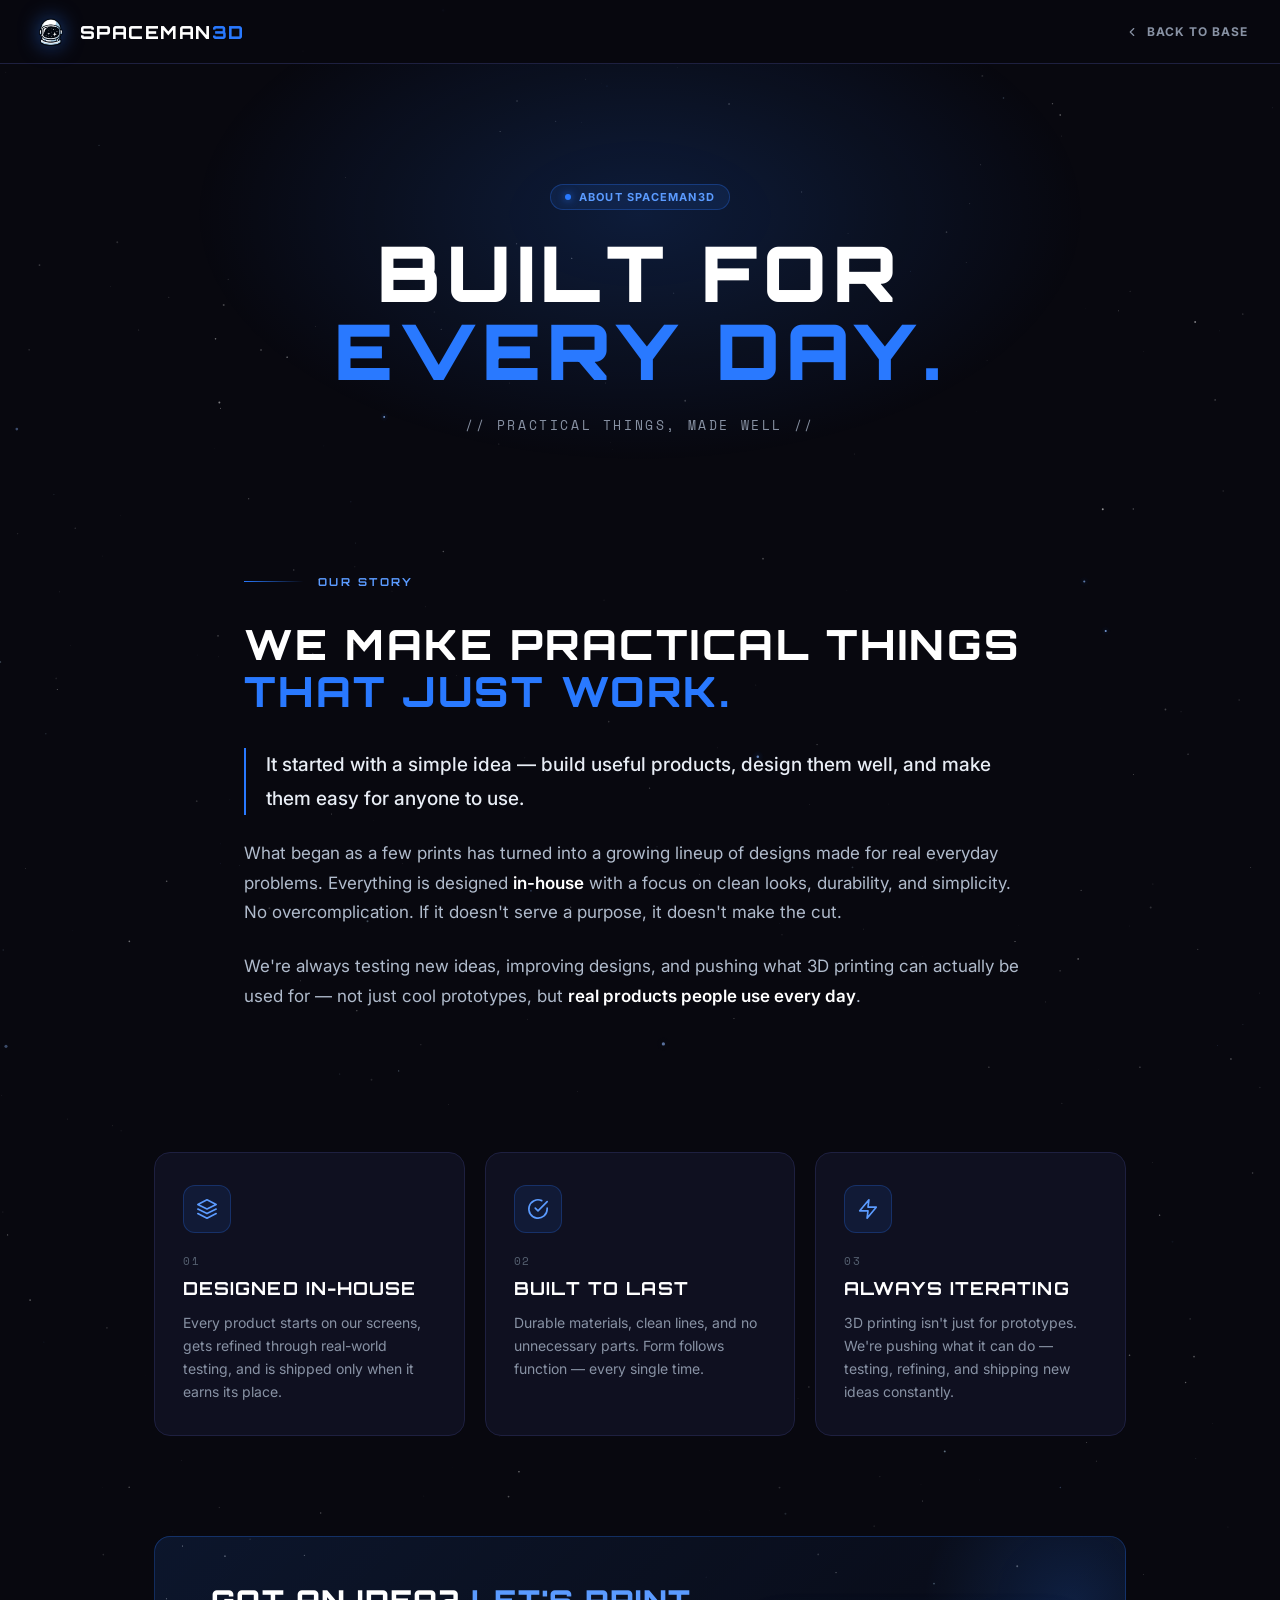
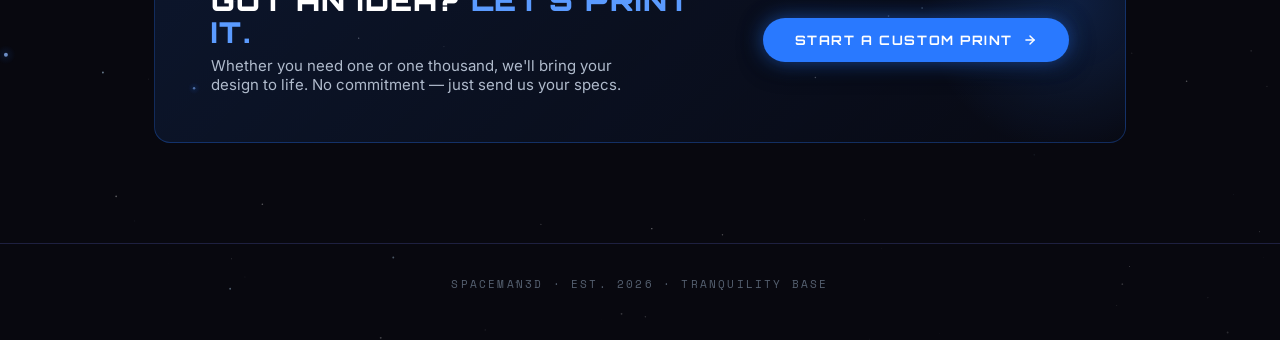
==== about.html @ b04174b7 "Initial commit: Spaceman3D website Co-Authored-By: RuFlo <ruv@ruv.net>" ====
<!DOCTYPE html>
<html lang="en">
<head>
  <meta charset="UTF-8">
  <meta name="viewport" content="width=device-width, initial-scale=1.0">
  <title>About — SPACEMAN3D</title>
  <link rel="preconnect" href="https://fonts.googleapis.com">
  <link rel="preconnect" href="https://fonts.gstatic.com" crossorigin>
  <link href="https://fonts.googleapis.com/css2?family=Orbitron:wght@400;500;600;700;800;900&family=Inter:wght@300;400;500;600;700;800&family=Space+Mono:wght@400;700&display=swap" rel="stylesheet">
  <style>
    :root {
      --bg-deep:#08080F; --bg-surface:#0F1020; --bg-raised:#161830;
      --blue-500:#2979FF; --blue-400:#5B9BFF; --blue-300:#90BAFF;
      --fg1:#E8EDF5; --fg2:#B0BBCC; --fg3:#8892A4; --fg4:#556070;
      --border:#1E2040; --border-strong:#262850;
      --glow-sm:0 0 12px rgba(41,121,255,0.25);
      --glow-md:0 0 24px rgba(41,121,255,0.35);
      --font-display:'Orbitron',sans-serif;
      --font-body:'Inter',sans-serif;
      --font-mono:'Space Mono',monospace;
      --radius-md:12px; --radius-lg:16px; --radius-full:9999px;
      --transition:150ms ease-out;
    }
    *,*::before,*::after { margin:0; padding:0; box-sizing:border-box; }
    body { background:var(--bg-deep); color:var(--fg1); font-family:var(--font-body); min-height:100vh; -webkit-font-smoothing:antialiased; }
    #starsCanvas { position:fixed; inset:0; pointer-events:none; z-index:0; }

    .header {
      position:fixed; top:0; left:0; right:0; z-index:100;
      height:64px; display:flex; align-items:center; justify-content:space-between;
      padding:0 32px;
      background:rgba(8,8,15,0.85); backdrop-filter:blur(16px);
      border-bottom:1px solid var(--border);
    }
    .header-logo { display:flex; align-items:center; gap:12px; text-decoration:none; cursor:pointer; }
    .header-logo img { width:36px; height:36px; filter:drop-shadow(0 0 10px rgba(41,121,255,0.5)); }
    .header-wordmark { font-family:var(--font-display); font-size:18px; font-weight:800; color:#fff; letter-spacing:0.08em; text-transform:uppercase; }
    .header-wordmark span { color:var(--blue-500); }
    .header-back { display:flex; align-items:center; gap:8px; font-family:var(--font-body); font-size:12px; font-weight:700; letter-spacing:0.08em; text-transform:uppercase; color:var(--fg3); text-decoration:none; transition:color var(--transition); }
    .header-back:hover { color:var(--blue-400); }
    .header-back svg { width:14px; height:14px; stroke:currentColor; fill:none; stroke-width:2; stroke-linecap:round; stroke-linejoin:round; }

    .page { position:relative; z-index:1; padding-top:64px; }

    /* ── HERO ── */
    .hero {
      position:relative; padding:120px 64px 80px; text-align:center; overflow:hidden;
    }
    .hero-glow {
      position:absolute; top:-100px; left:50%; transform:translateX(-50%);
      width:900px; height:500px;
      background:radial-gradient(ellipse, rgba(41,121,255,0.18) 0%, transparent 70%);
      pointer-events:none;
    }
    .hero-badge {
      display:inline-flex; align-items:center; gap:8px;
      background:rgba(41,121,255,0.1); border:1px solid rgba(41,121,255,0.3);
      border-radius:var(--radius-full); padding:5px 14px; margin-bottom:24px; position:relative;
    }
    .hero-badge-dot { width:6px; height:6px; border-radius:50%; background:var(--blue-500); box-shadow:0 0 8px rgba(41,121,255,0.9); animation:pulse 2s ease-in-out infinite; }
    @keyframes pulse { 0%,100% { box-shadow:0 0 8px rgba(41,121,255,0.9); } 50% { box-shadow:0 0 16px rgba(41,121,255,1), 0 0 24px rgba(41,121,255,0.5); } }
    .hero-badge-text { font-size:11px; font-weight:700; color:var(--blue-400); letter-spacing:0.1em; text-transform:uppercase; }
    .hero h1 {
      font-family:var(--font-display); font-size:clamp(2.6rem,6vw,5rem); font-weight:900; color:#fff;
      text-transform:uppercase; letter-spacing:0.08em; line-height:1.02; margin-bottom:24px; position:relative;
    }
    .hero h1 span { color:var(--blue-500); }
    .hero-tagline {
      font-family:var(--font-mono); font-size:13px; color:var(--fg3);
      letter-spacing:0.2em; text-transform:uppercase; position:relative;
    }

    /* ── ORIGIN SECTION ── */
    .origin {
      max-width:920px; margin:0 auto; padding:60px 64px 80px; position:relative;
    }
    .section-label {
      display:flex; align-items:center; gap:14px; margin-bottom:32px;
    }
    .section-label-line { flex:0 0 60px; height:1px; background:linear-gradient(to right, var(--blue-500), transparent); }
    .section-label-text {
      font-family:var(--font-display); font-size:11px; font-weight:700;
      letter-spacing:0.22em; text-transform:uppercase; color:var(--blue-400);
    }

    .origin h2 {
      font-family:var(--font-display); font-size:clamp(1.8rem,3.5vw,2.6rem); font-weight:800;
      color:#fff; text-transform:uppercase; letter-spacing:0.06em; line-height:1.15; margin-bottom:32px;
    }
    .origin h2 em { font-style:normal; color:var(--blue-500); }

    .origin-body {
      display:flex; flex-direction:column; gap:24px;
    }
    .origin-body p {
      font-size:17px; line-height:1.75; color:var(--fg2);
    }
    .origin-body p.lead {
      font-size:19px; color:var(--fg1); font-weight:500;
      padding-left:20px; border-left:2px solid var(--blue-500);
    }
    .origin-body p strong { color:#fff; font-weight:600; }

    /* ── PILLARS ── */
    .pillars {
      max-width:1100px; margin:0 auto; padding:60px 64px 100px;
      display:grid; grid-template-columns:repeat(3, 1fr); gap:20px;
    }
    .pillar {
      background:var(--bg-surface); border:1px solid var(--border);
      border-radius:var(--radius-lg); padding:32px 28px;
      transition:border-color var(--transition), box-shadow var(--transition), transform var(--transition);
      position:relative; overflow:hidden;
    }
    .pillar::before {
      content:''; position:absolute; top:0; left:0; right:0; height:1px;
      background:linear-gradient(to right, transparent, rgba(41,121,255,0.4), transparent);
      opacity:0; transition:opacity var(--transition);
    }
    .pillar:hover { border-color:rgba(41,121,255,0.4); box-shadow:var(--glow-sm); transform:translateY(-4px); }
    .pillar:hover::before { opacity:1; }
    .pillar-icon {
      width:48px; height:48px; border-radius:var(--radius-md);
      background:rgba(41,121,255,0.1); border:1px solid rgba(41,121,255,0.25);
      display:flex; align-items:center; justify-content:center; margin-bottom:20px;
    }
    .pillar-icon svg { width:22px; height:22px; stroke:var(--blue-400); fill:none; stroke-width:1.8; stroke-linecap:round; stroke-linejoin:round; }
    .pillar-num {
      font-family:var(--font-mono); font-size:11px; color:var(--fg4);
      letter-spacing:0.15em; margin-bottom:8px;
    }
    .pillar h3 {
      font-family:var(--font-display); font-size:18px; font-weight:700;
      color:#fff; text-transform:uppercase; letter-spacing:0.06em; margin-bottom:12px;
    }
    .pillar p {
      font-size:14px; line-height:1.65; color:var(--fg3);
    }

    /* ── CTA STRIP ── */
    .cta-strip {
      max-width:1100px; margin:0 auto 100px; padding:0 64px;
    }
    .cta-card {
      background:linear-gradient(135deg, rgba(41,121,255,0.12), rgba(41,121,255,0.02));
      border:1px solid rgba(41,121,255,0.3);
      border-radius:var(--radius-lg);
      padding:48px 56px;
      display:flex; align-items:center; justify-content:space-between; gap:32px;
      position:relative; overflow:hidden;
    }
    .cta-card::after {
      content:''; position:absolute; top:-40%; right:-10%;
      width:300px; height:300px;
      background:radial-gradient(circle, rgba(41,121,255,0.18) 0%, transparent 70%);
      pointer-events:none;
    }
    .cta-text { position:relative; z-index:1; }
    .cta-text h3 {
      font-family:var(--font-display); font-size:1.8rem; font-weight:900;
      color:#fff; text-transform:uppercase; letter-spacing:0.05em;
      line-height:1.1; margin-bottom:8px;
    }
    .cta-text h3 span { color:var(--blue-400); }
    .cta-text p { color:var(--fg2); font-size:15px; max-width:420px; }

    .cta-btn {
      font-family:var(--font-display); font-size:13px; font-weight:700;
      letter-spacing:0.12em; text-transform:uppercase;
      padding:14px 32px; border-radius:var(--radius-full);
      background:var(--blue-500); color:#fff; border:none; cursor:pointer;
      box-shadow:0 0 20px rgba(41,121,255,0.55), 0 4px 24px rgba(0,0,0,0.5);
      transition:all var(--transition); white-space:nowrap;
      display:flex; align-items:center; gap:10px; text-decoration:none;
      position:relative; z-index:1;
    }
    .cta-btn:hover { background:var(--blue-400); transform:translateY(-1px); box-shadow:0 0 32px rgba(41,121,255,0.7), 0 4px 24px rgba(0,0,0,0.5); }
    .cta-btn svg { width:14px; height:14px; stroke:currentColor; fill:none; stroke-width:2.5; stroke-linecap:round; stroke-linejoin:round; }

    /* ── FOOTER ── */
    footer { padding:32px 64px 48px; text-align:center; border-top:1px solid var(--border); }
    footer p { font-family:var(--font-mono); font-size:11px; color:var(--fg4); letter-spacing:0.2em; text-transform:uppercase; }

    @media (max-width:900px) {
      .pillars { grid-template-columns:1fr; padding:40px 32px 80px; }
      .cta-card { flex-direction:column; align-items:flex-start; padding:32px; }
      .origin, .hero, .cta-strip { padding-left:32px; padding-right:32px; }
    }
    @media (max-width:600px) {
      .header { padding:0 16px; }
      .header-wordmark { font-size:15px; letter-spacing:0.06em; }
      .header-logo img { width:30px; height:30px; }
      .header-logo { gap:8px; }
      .header-back span, .header-back { font-size:11px; }
      .hero { padding:80px 20px 48px; }
      .hero h1 { letter-spacing:0.06em; }
      .origin { padding:40px 20px 56px; }
      .origin h2 { font-size:1.5rem; }
      .origin-body p { font-size:15px; }
      .origin-body p.lead { font-size:16px; padding-left:14px; }
      .pillars { padding:32px 20px 64px; }
      .pillar { padding:24px 20px; }
      .cta-strip { padding:0 20px; margin-bottom:60px; }
      .cta-card { padding:24px; }
      .cta-text h3 { font-size:1.4rem; }
      .cta-btn { width:100%; justify-content:center; }
      footer { padding:24px 20px 32px; }
    }

    ::-webkit-scrollbar { width:6px; }
    ::-webkit-scrollbar-track { background:var(--bg-deep); }
    ::-webkit-scrollbar-thumb { background:var(--border-strong); border-radius:3px; }
  </style>
</head>
<body>

<canvas id="starsCanvas"></canvas>

<div class="page">

  <header class="header">
    <a class="header-logo" href="index.html">
      <img src="assets/spaceman-helmet.png" alt="SPACEMAN3D">
      <span class="header-wordmark">SPACEMAN<span>3D</span></span>
    </a>
    <a class="header-back" href="index.html">
      <svg viewBox="0 0 24 24"><polyline points="15 18 9 12 15 6"/></svg>
      Back to Base
    </a>
  </header>

  <!-- HERO -->
  <section class="hero">
    <div class="hero-glow"></div>
    <div class="hero-badge">
      <div class="hero-badge-dot"></div>
      <span class="hero-badge-text">About Spaceman3D</span>
    </div>
    <h1>BUILT FOR<br><span>EVERY DAY.</span></h1>
    <div class="hero-tagline">// Practical things, made well //</div>
  </section>

  <!-- ORIGIN STORY -->
  <section class="origin">
    <div class="section-label">
      <div class="section-label-line"></div>
      <span class="section-label-text">Our Story</span>
    </div>
    <h2>We make practical things <em>that just work.</em></h2>
    <div class="origin-body">
      <p class="lead">It started with a simple idea — build useful products, design them well, and make them easy for anyone to use.</p>
      <p>What began as a few prints has turned into a growing lineup of designs made for real everyday problems. Everything is designed <strong>in-house</strong> with a focus on clean looks, durability, and simplicity. No overcomplication. If it doesn't serve a purpose, it doesn't make the cut.</p>
      <p>We're always testing new ideas, improving designs, and pushing what 3D printing can actually be used for — not just cool prototypes, but <strong>real products people use every day</strong>.</p>
    </div>
  </section>

  <!-- PILLARS -->
  <section class="pillars">

    <div class="pillar">
      <div class="pillar-icon">
        <svg viewBox="0 0 24 24"><path d="M12 2L2 7l10 5 10-5-10-5z"/><polyline points="2 17 12 22 22 17"/><polyline points="2 12 12 17 22 12"/></svg>
      </div>
      <div class="pillar-num">01</div>
      <h3>Designed In-House</h3>
      <p>Every product starts on our screens, gets refined through real-world testing, and is shipped only when it earns its place.</p>
    </div>

    <div class="pillar">
      <div class="pillar-icon">
        <svg viewBox="0 0 24 24"><path d="M22 11.08V12a10 10 0 11-5.93-9.14"/><polyline points="22 4 12 14.01 9 11.01"/></svg>
      </div>
      <div class="pillar-num">02</div>
      <h3>Built To Last</h3>
      <p>Durable materials, clean lines, and no unnecessary parts. Form follows function — every single time.</p>
    </div>

    <div class="pillar">
      <div class="pillar-icon">
        <svg viewBox="0 0 24 24"><polygon points="13 2 3 14 12 14 11 22 21 10 12 10 13 2"/></svg>
      </div>
      <div class="pillar-num">03</div>
      <h3>Always Iterating</h3>
      <p>3D printing isn't just for prototypes. We're pushing what it can do — testing, refining, and shipping new ideas constantly.</p>
    </div>

  </section>

  <!-- CTA -->
  <section class="cta-strip">
    <div class="cta-card">
      <div class="cta-text">
        <h3>Got an idea? <span>Let's print it.</span></h3>
        <p>Whether you need one or one thousand, we'll bring your design to life. No commitment — just send us your specs.</p>
      </div>
      <a class="cta-btn" href="custom.html">
        Start a Custom Print
        <svg viewBox="0 0 24 24"><line x1="5" y1="12" x2="19" y2="12"/><polyline points="12 5 19 12 12 19"/></svg>
      </a>
    </div>
  </section>

  <footer>
    <p>SPACEMAN3D · EST. 2026 · Tranquility Base</p>
  </footer>

</div>

<script>
  // ── STAR BACKGROUND (matches landing) ──
  const sc = document.getElementById('starsCanvas');
  const sx = sc.getContext('2d');
  let stars = [];

  function resizeStars() {
    sc.width = window.innerWidth;
    sc.height = Math.max(window.innerHeight, document.body.scrollHeight);
    stars = [];
    const count = Math.min(400, Math.floor(sc.width * sc.height / 4500));
    for (let i = 0; i < count; i++) {
      const roll = Math.random();
      const type = roll > 0.92 ? 1 : roll > 0.78 ? 2 : 0;
      stars.push({
        x: Math.random() * sc.width,
        y: Math.random() * sc.height,
        r: type === 1 ? Math.random() * 1.1 + 0.6 : Math.random() * 0.9 + 0.1,
        baseAlpha: type === 1 ? 0.85 : Math.random() * 0.55 + 0.15,
        phase: Math.random() * Math.PI * 2,
        phase2: Math.random() * Math.PI * 2,
        speed: type === 2 ? Math.random() * 3 + 2 : Math.random() * 0.6 + 0.2,
        speed2: Math.random() * 1.4 + 0.4,
        type,
        color: roll > 0.85 ? '#90BAFF' : roll > 0.7 ? '#A8C8E0' : '#FFFFFF',
      });
    }
  }

  function drawStars(time) {
    sx.clearRect(0, 0, sc.width, sc.height);
    const t = time * 0.001;
    const scrollY = window.scrollY;
    stars.forEach(s => {
      const y = s.y - scrollY * 0.3; // subtle parallax
      if (y < -10 || y > sc.height + 10) return;
      let twinkle, r;
      if (s.type === 1) {
        const raw = Math.sin(t * s.speed + s.phase);
        twinkle = Math.pow(Math.max(0, raw), 4);
        r = s.r * (0.6 + 0.7 * twinkle);
        if (twinkle > 0.5) {
          const glow = sx.createRadialGradient(s.x, y, 0, s.x, y, r * 5);
          glow.addColorStop(0, `rgba(41,121,255,${0.3 * twinkle})`);
          glow.addColorStop(1, 'rgba(41,121,255,0)');
          sx.fillStyle = glow;
          sx.beginPath(); sx.arc(s.x, y, r * 5, 0, Math.PI * 2); sx.fill();
        }
      } else if (s.type === 2) {
        const a = 0.5 + 0.5 * Math.sin(t * s.speed + s.phase);
        const b = 0.5 + 0.5 * Math.sin(t * s.speed2 * 1.7 + s.phase2);
        twinkle = a * b; r = s.r;
      } else {
        const a = 0.5 + 0.5 * Math.sin(t * s.speed + s.phase);
        const b = 0.5 + 0.5 * Math.sin(t * s.speed2 + s.phase2);
        twinkle = 0.3 + 0.7 * (a * 0.6 + b * 0.4); r = s.r;
      }
      const alpha = s.baseAlpha * twinkle;
      if (alpha < 0.01) return;
      sx.globalAlpha = alpha;
      sx.fillStyle = s.color;
      sx.beginPath(); sx.arc(s.x, y, r, 0, Math.PI * 2); sx.fill();
    });
    sx.globalAlpha = 1;
  }

  window.addEventListener('resize', resizeStars);
  resizeStars();
  function loop(t) { drawStars(t); requestAnimationFrame(loop); }
  requestAnimationFrame(loop);
</script>
</body>
</html>
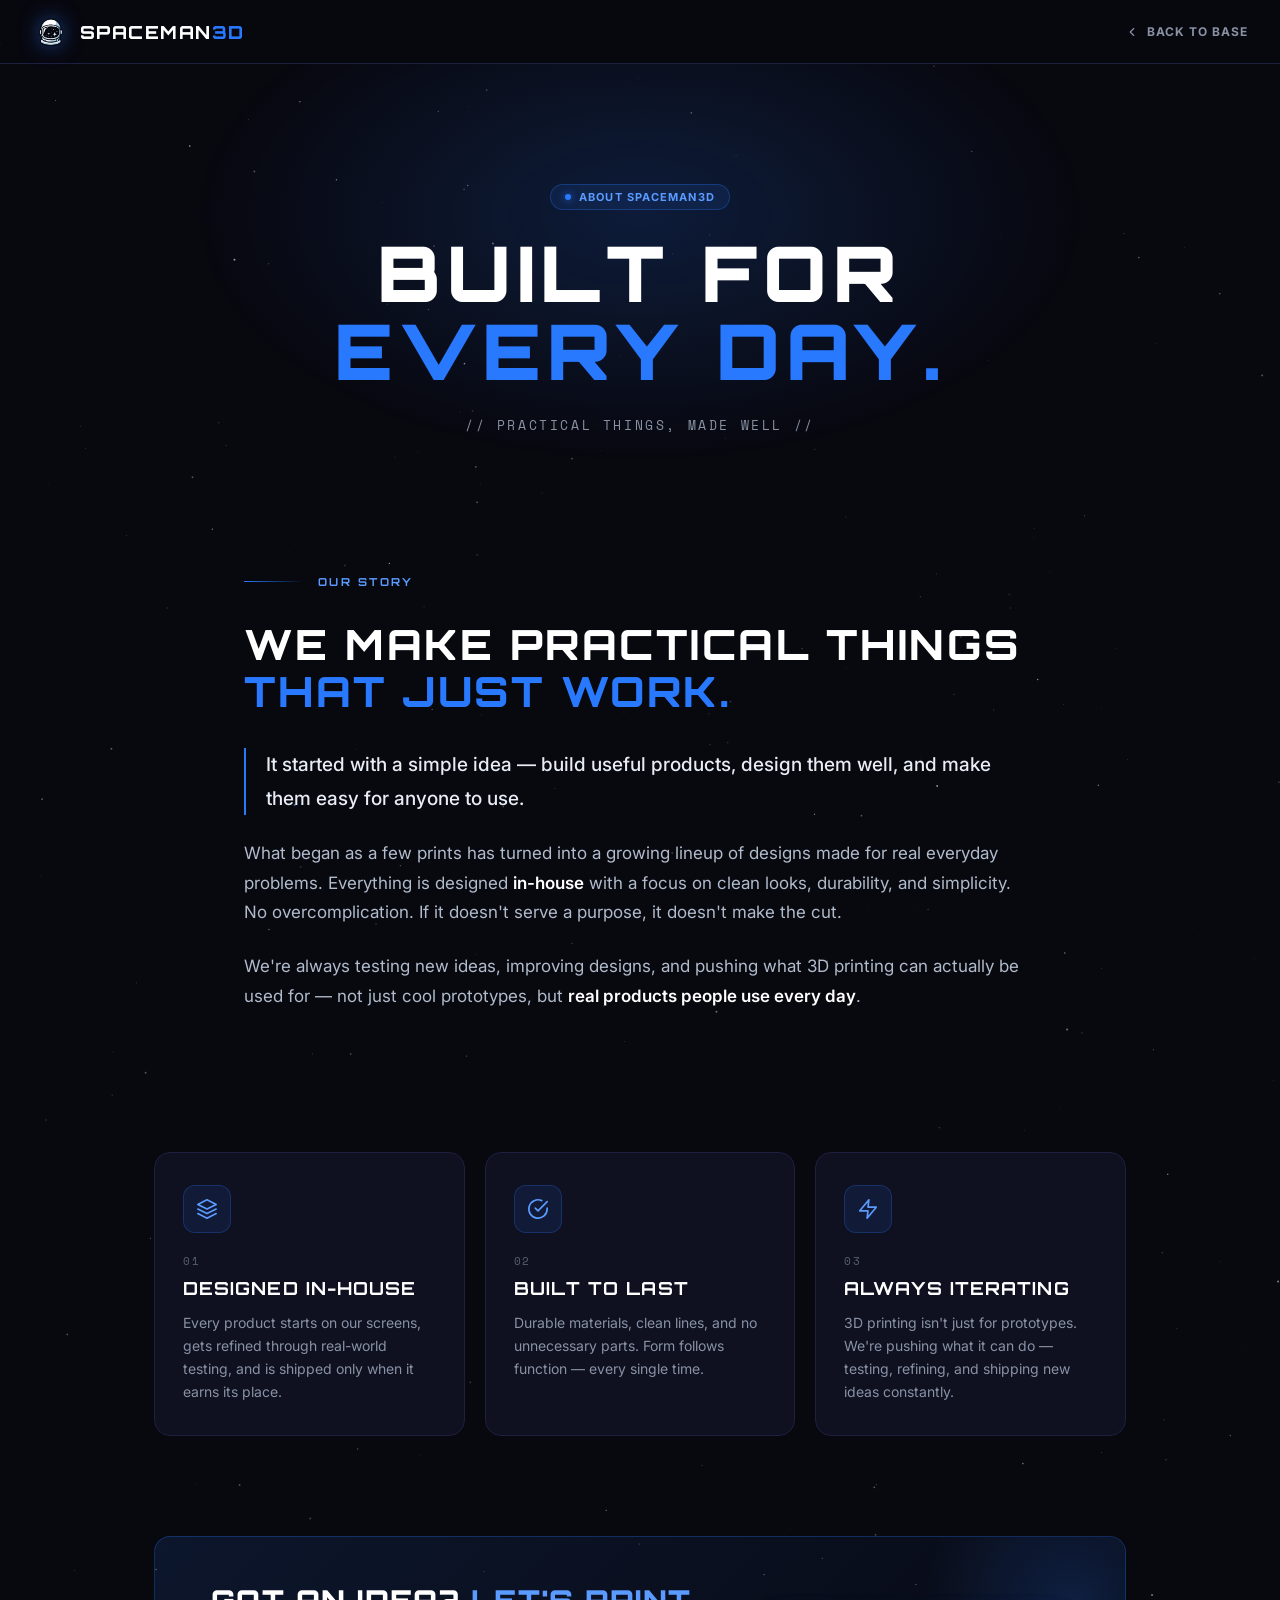
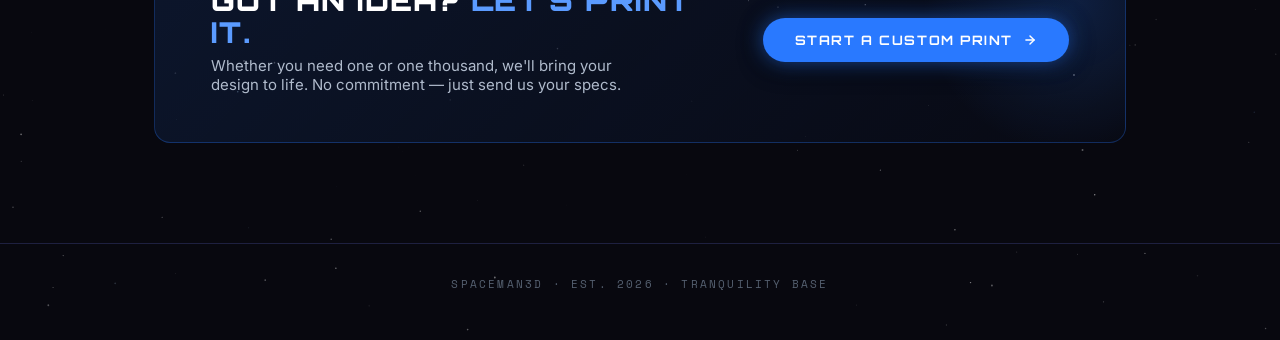
==== commit d030dd36: "feat: comprehensive mobile & responsive polish across all pages Task: Make the site look great on al" ====
--- a/about.html
+++ b/about.html
@@ -191,7 +191,8 @@
       .header-wordmark { font-size:15px; letter-spacing:0.06em; }
       .header-logo img { width:30px; height:30px; }
       .header-logo { gap:8px; }
-      .header-back span, .header-back { font-size:11px; }
+      .header-back { font-size:11px; min-height:44px; padding:0 4px; }
+      .header-back span { font-size:11px; }
       .hero { padding:80px 20px 48px; }
       .hero h1 { letter-spacing:0.06em; }
       .origin { padding:40px 20px 56px; }
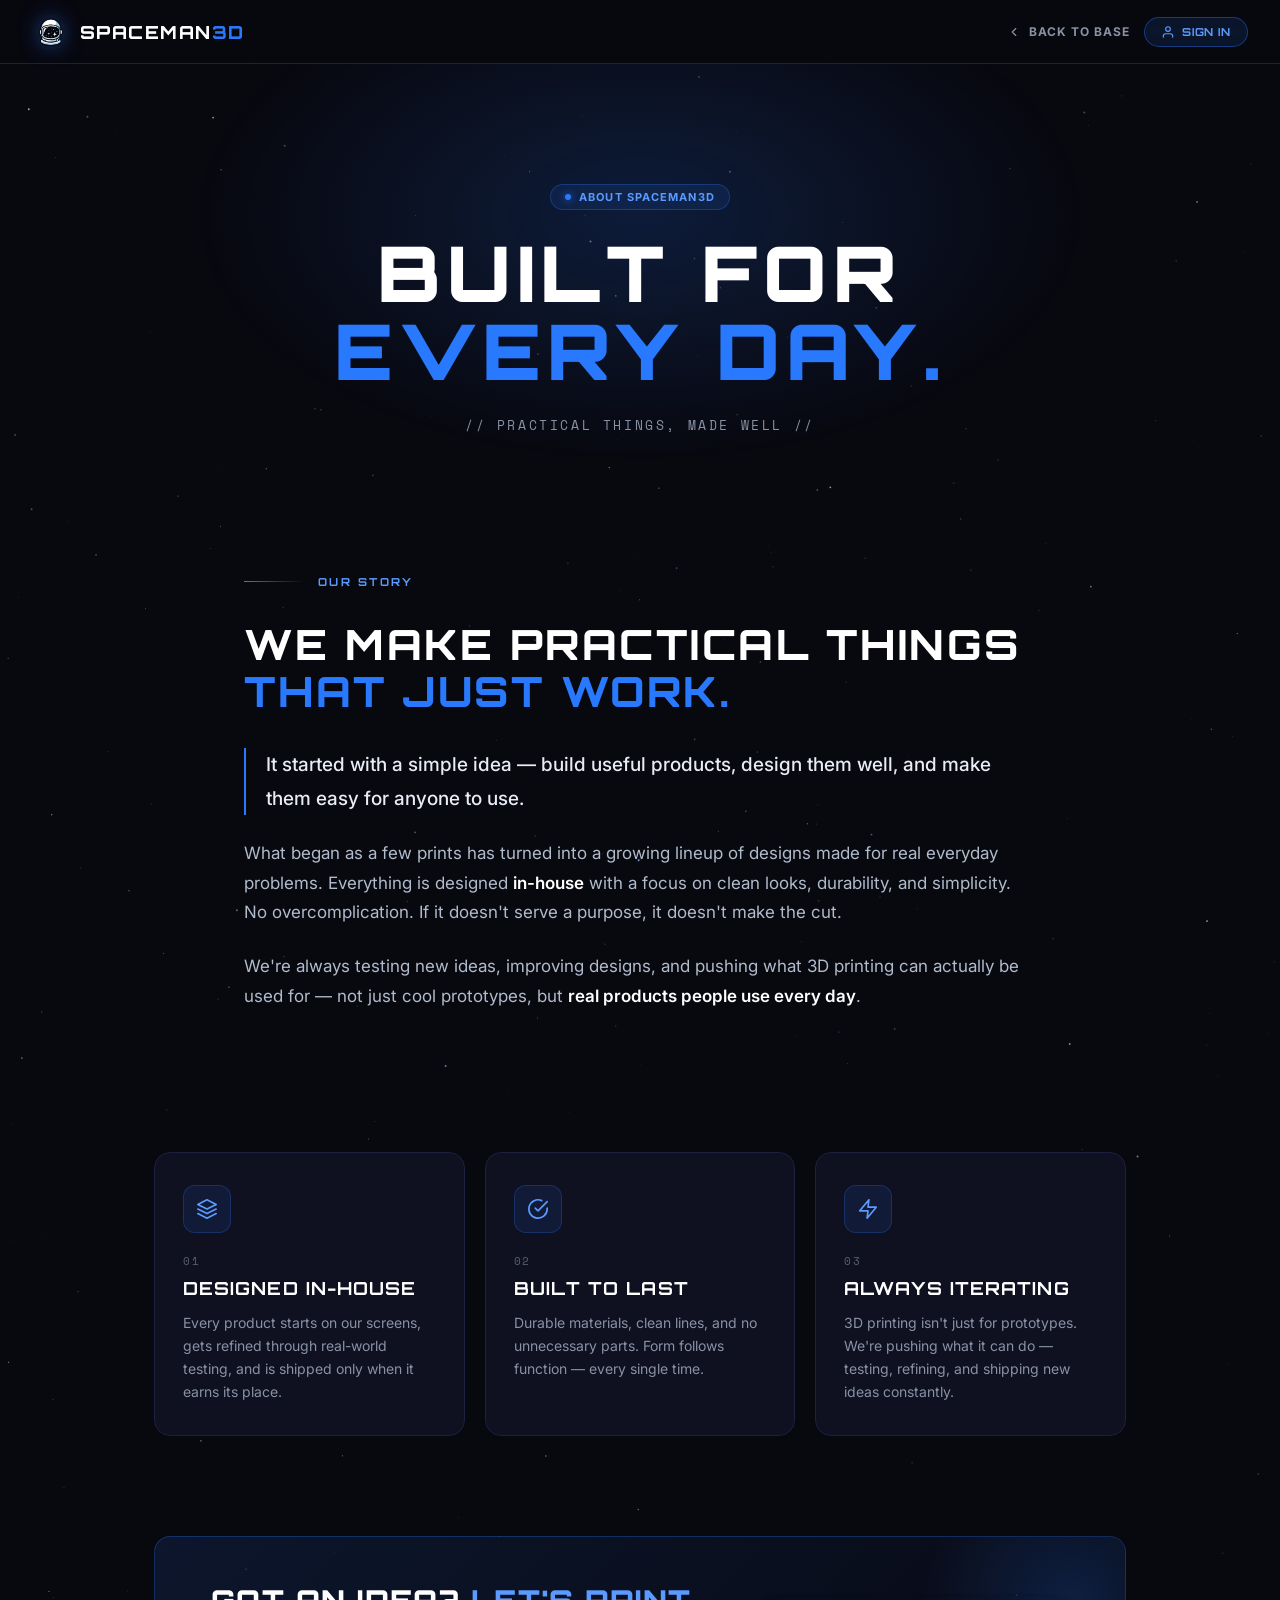
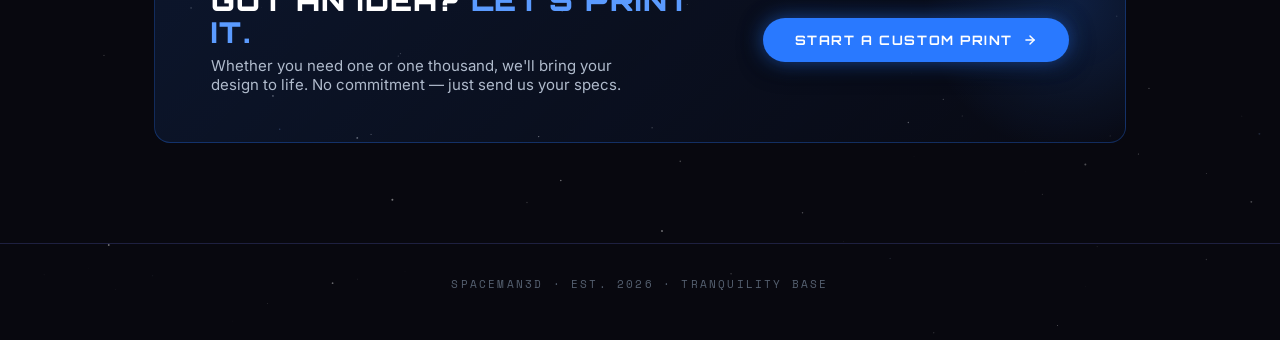
==== commit 23e12ff3: "Pre-existing page updates Co-Authored-By: RuFlo <ruv@ruv.net>" ====
--- a/about.html
+++ b/about.html
@@ -212,6 +212,8 @@
     ::-webkit-scrollbar-track { background:var(--bg-deep); }
     ::-webkit-scrollbar-thumb { background:var(--border-strong); border-radius:3px; }
   </style>
+  <script src="js/config.js"></script>
+  <script src="js/auth-nav.js" defer></script>
 </head>
 <body>
 
@@ -224,10 +226,13 @@
       <img src="assets/spaceman-helmet.png" alt="SPACEMAN3D">
       <span class="header-wordmark">SPACEMAN<span>3D</span></span>
     </a>
-    <a class="header-back" href="index.html">
-      <svg viewBox="0 0 24 24"><polyline points="15 18 9 12 15 6"/></svg>
-      Back to Base
-    </a>
+    <div style="display:flex;align-items:center;gap:14px;">
+      <a class="header-back" href="index.html">
+        <svg viewBox="0 0 24 24"><polyline points="15 18 9 12 15 6"/></svg>
+        Back to Base
+      </a>
+      <div id="auth-nav-slot"></div>
+    </div>
   </header>
 
   <!-- HERO -->
